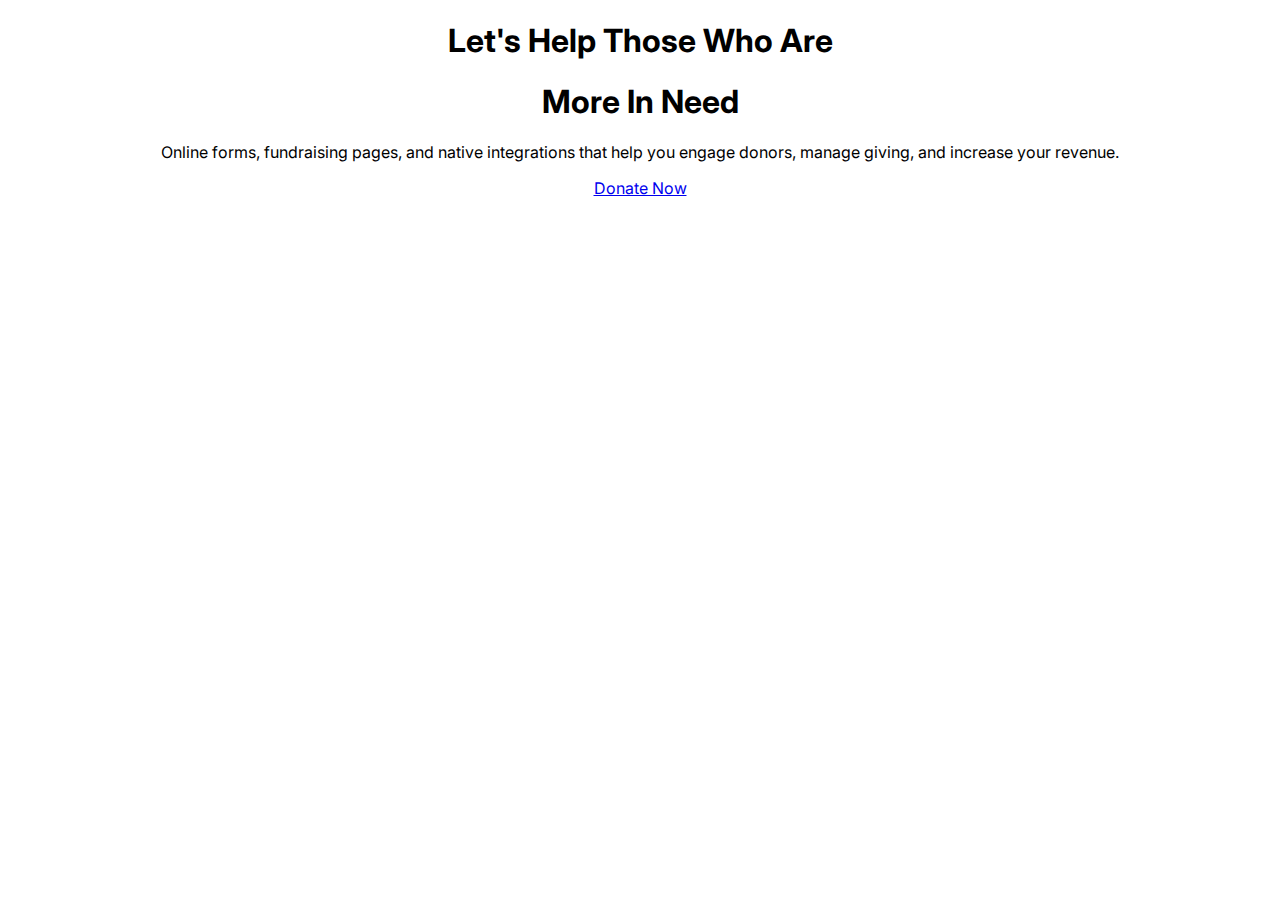
==== Assignment-1/index.html @ 466d0b1b "Assignment - 1 is started" ====
<!DOCTYPE html>
<html lang="en">

<head>
    <meta charset="UTF-8">
    <meta name="viewport" content="width=device-width, initial-scale=1.0">
    <link rel="preconnect" href="https://fonts.googleapis.com">
    <link rel="preconnect" href="https://fonts.gstatic.com" crossorigin>
    <link href="https://fonts.googleapis.com/css2?family=Abel&family=Inter&family=Montserrat:wght@700&display=swap"
        rel="stylesheet">
    <link rel="stylesheet" href="style.css">
    <title>Donate Today</title>
</head>

<body>
    <section class="first-section">
        <div>
            <h1>Let's Help Those Who Are</h1>
            <h1>More In Need</h1>
            <p>Online forms, fundraising pages, and native integrations that help you engage donors, manage giving, and
                increase your revenue.</p>
            <a target="_blank" href="https://donately.com/">Donate Now</a>
        </div>
    </section>
</body>

</html>
---- Assignment-1/style.css ----
body{
    font-family: Inter;
}
.first-section{
    text-align: center;
}
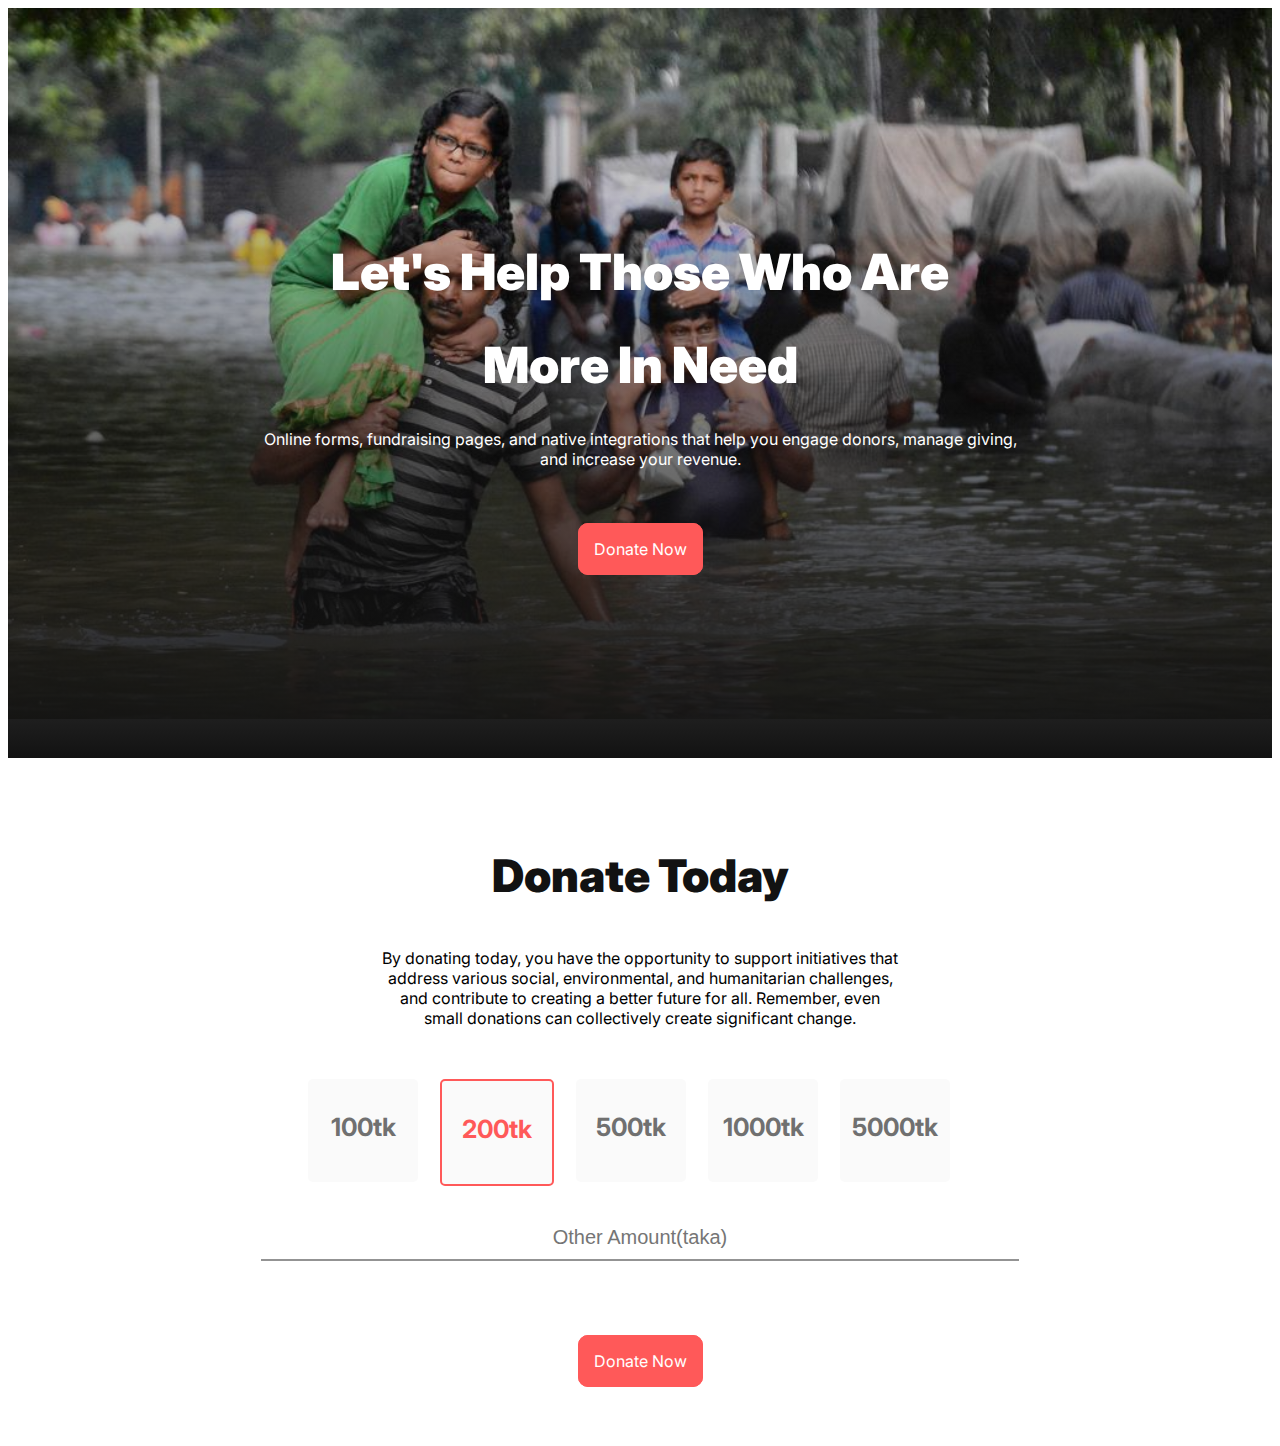
==== commit 33eaeb0e: "second section is done" ====
--- a/Assignment-1/index.html
+++ b/Assignment-1/index.html
@@ -22,6 +22,23 @@
             <a target="_blank" href="https://donately.com/">Donate Now</a>
         </div>
     </section>
+    <section class="second-section">
+        <div>
+            <h1>Donate Today</h1>
+            <p>By donating today, you have the opportunity to support initiatives that address various social,
+                environmental, and humanitarian challenges, and contribute to creating a better future for all.
+                Remember, even small donations can collectively create significant change.</p>
+            <div class="taka">
+                <div>100tk</div>
+                <div id="taka2">200tk</div>
+                <div>500tk</div>
+                <div>1000tk</div>
+                <div>5000tk</div>
+            </div>
+            <input type="text" placeholder="Other Amount(taka)"> <br>
+            <a target="_blank" href="https://donately.com/">Donate Now</a>
+        </div>
+    </section>
 </body>
 
 </html>--- a/Assignment-1/style.css
+++ b/Assignment-1/style.css
@@ -1,6 +1,89 @@
 body{
     font-family: Inter;
+    
 }
 .first-section{
+    background-image: 
+    linear-gradient(0deg, #121212 0%, rgba(18, 18, 18, 0.00) 100%),
+    url(images/donation4.jpg);
+    background-repeat: no-repeat;
+    background-size: 100%;
     text-align: center;
+    height: 350px;
+    padding: 200px 250px 200px 250px ;
+    color: white;
+}
+.first-section h1{
+    font-size: 50px;
+    font-weight: 900;
+}
+.first-section p{
+    margin-bottom: 70px;
+}
+.first-section a{
+    text-decoration: none;
+    border: 1px solid #FF5959;
+    background-color: #FF5959;
+    padding: 15px 15px;
+    border-radius: 10px;
+    color: white;
+}
+
+.second-section{
+    text-align: center;
+    height: 650px;
+    width: 100%;
+}
+.second-section h1{
+    color: #121212;
+    text-align: center;
+    font-family: Inter;
+    font-size: 45px;
+    font-weight: 900;
+    line-height: normal;
+    padding-top: 60px;
+}
+.second-section p{
+    padding: 15px 374px;
+    text-align: center;
+}
+.taka{
+    display: flex;
+    padding: 20px 300px 30px 300px;
+}
+.taka div{
+    width: 120px;
+    height: 70px;
+    border-radius: 5px;
+    background: #FAFAFA;
+    margin-right: 22px;
+    text-align: center;
+    color: #707070;
+    font-size: 25px;
+    font-style: normal;
+    font-weight: 700;
+    line-height: normal;
+    padding-top: 33px;
+}
+#taka2{
+    border: 2px solid #FF5959;
+    color: #FF5959;
+}
+.second-section input{
+    text-align: center;
+    font-size: 20px;
+    padding: 10px 0px;
+    width: 60%;
+    box-sizing: border-box;
+    border: none;
+    border-bottom: 2px solid rgba(0, 0, 0, 0.425);
+    margin-bottom: 90px;
+}
+.second-section a{
+    text-decoration: none;
+    border: 1px solid #FF5959;
+    background-color: #FF5959;
+    padding: 15px 15px;
+    border-radius: 10px;
+    color: white;
 }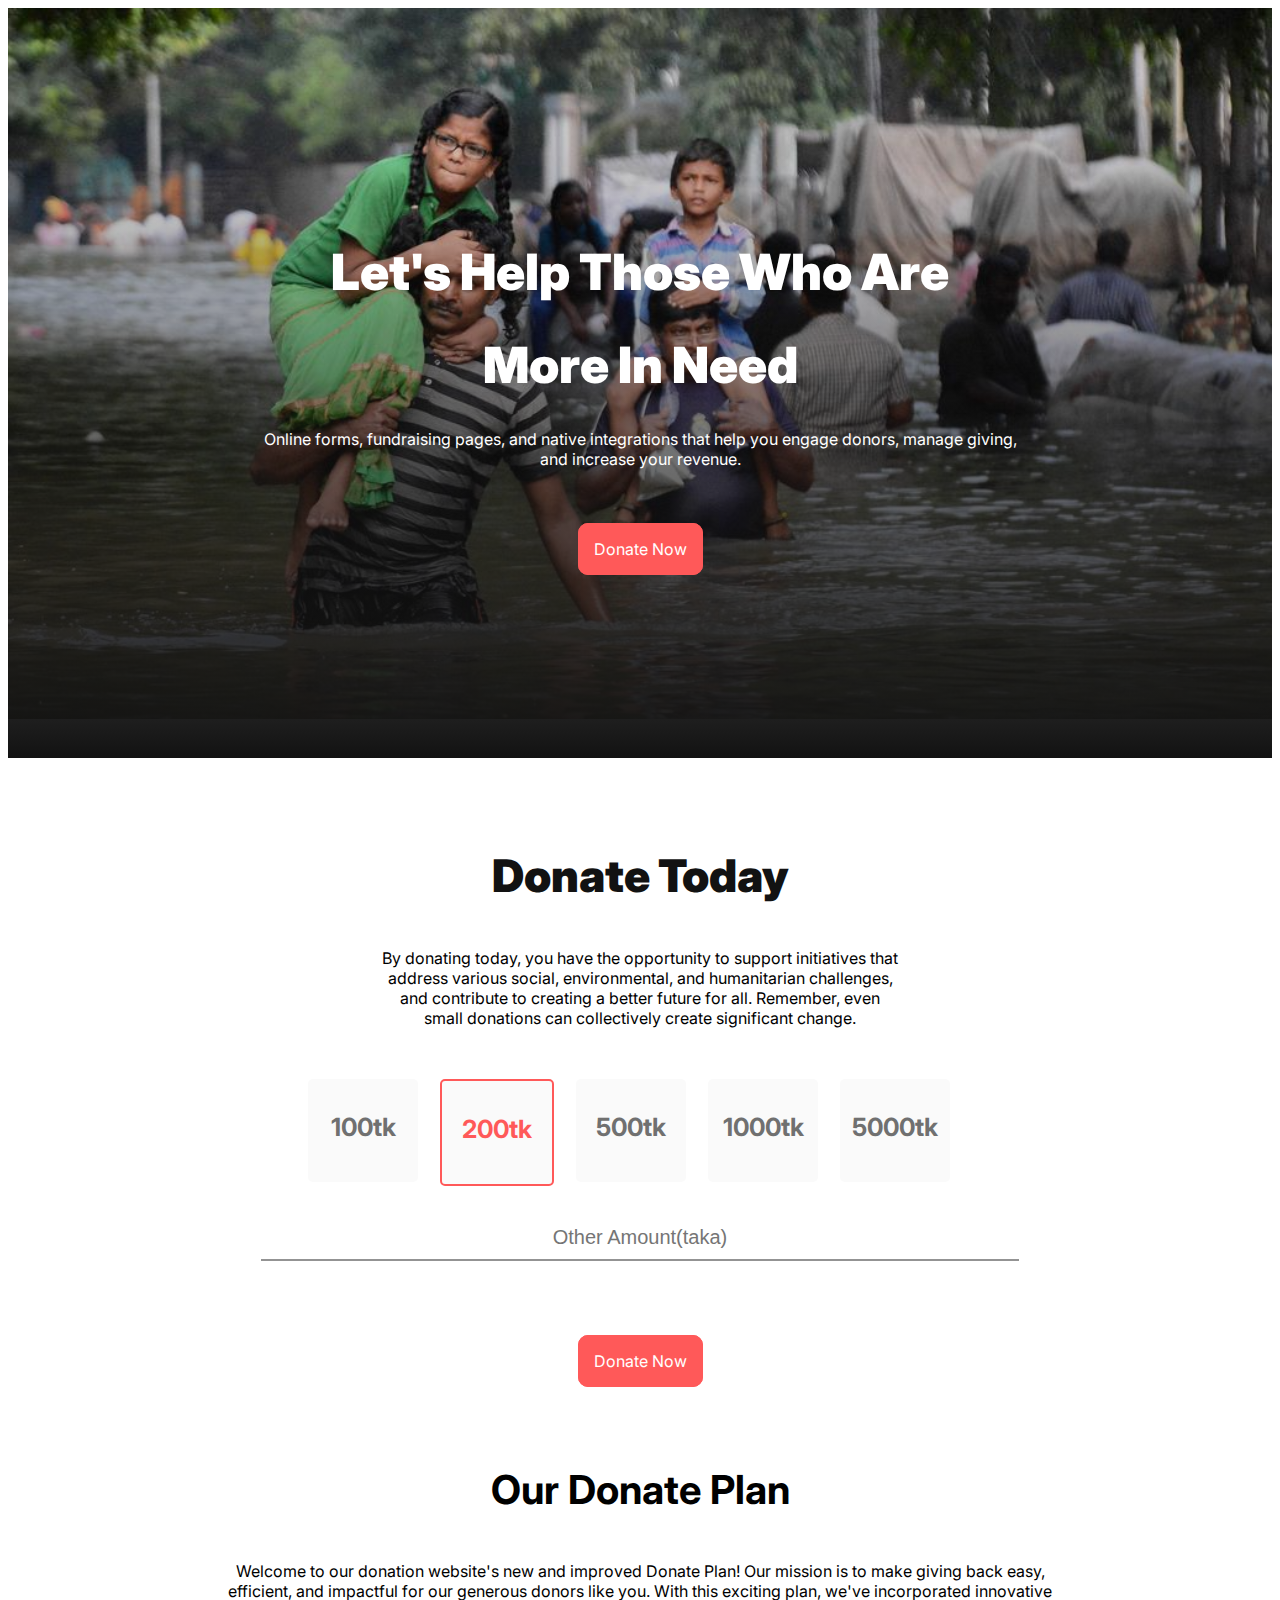
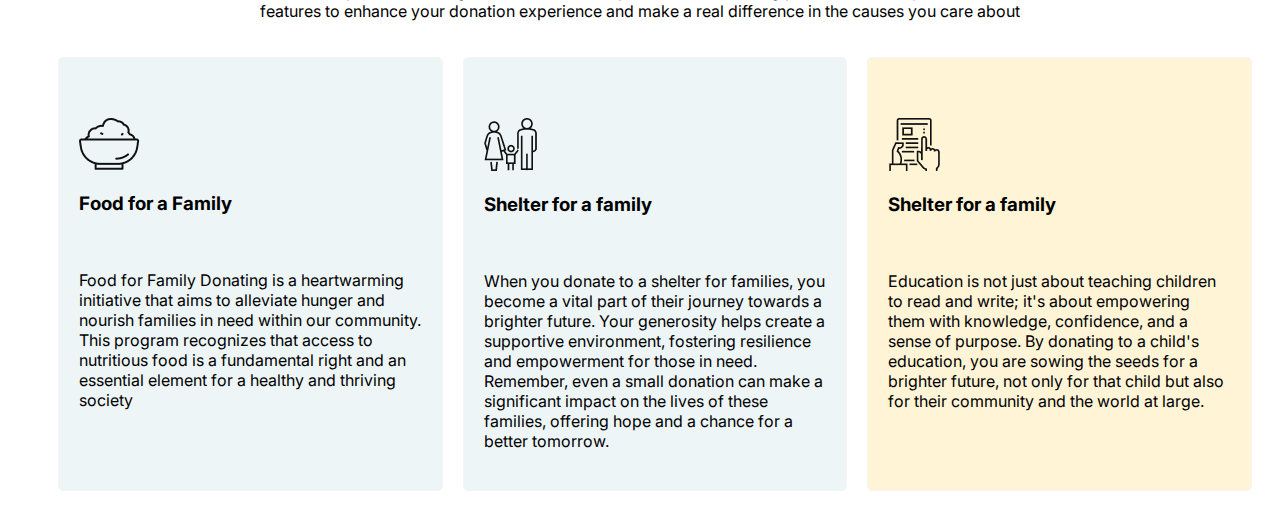
==== commit 3cf054ea: "third section is done" ====
--- a/Assignment-1/index.html
+++ b/Assignment-1/index.html
@@ -39,6 +39,39 @@
             <a target="_blank" href="https://donately.com/">Donate Now</a>
         </div>
     </section>
+    <section class="third-section">
+        <h1>Our Donate Plan</h1>
+        <p class="head-p">Welcome to our donation website's new and improved Donate Plan! Our mission is to make giving
+            back easy,
+            efficient, and impactful for our generous donors like you. With this exciting plan, we've incorporated
+            innovative features to enhance your donation experience and make a real difference in the causes you care
+            about</p>
+        <div class="all-div3">
+            <div>
+                <img src="icons/food.png" alt="image can't found"> <br>
+                <h3>Food for a Family</h3> <br>
+                <p>Food for Family Donating is a heartwarming initiative that aims to alleviate hunger and nourish
+                    families in need within our community. This program recognizes that access to nutritious food is a
+                    fundamental right and an essential element for a healthy and thriving society</p>
+            </div>
+            <div>
+                <img src="icons/shelter.png" alt="image can't found"> <br>
+                <h3>Shelter for a family</h3> <br>
+                <p>When you donate to a shelter for families, you become a vital part of their journey towards a
+                    brighter future. Your generosity helps create a supportive environment, fostering resilience and
+                    empowerment for those in need. Remember, even a small donation can make a significant impact on the
+                    lives of these families, offering hope and a chance for a better tomorrow.</p>
+            </div>
+            <div id="third-div3">
+                <img src="icons/Frame-1.png" alt="image can't found"> <br>
+                <h3>Shelter for a family</h3> <br>
+                <p>Education is not just about teaching children to read and write; it's about empowering them with
+                    knowledge, confidence, and a sense of purpose. By donating to a child's education, you are sowing
+                    the seeds for a brighter future, not only for that child but also for their community and the world
+                    at large.</p>
+            </div>
+        </div>
+    </section>
 </body>
 
 </html>--- a/Assignment-1/style.css
+++ b/Assignment-1/style.css
@@ -86,4 +86,37 @@
     padding: 15px 15px;
     border-radius: 10px;
     color: white;
+}
+.third-section{
+    text-align: left;
+    margin-bottom: 30px;
+}
+.third-section h1{
+    font-size: 40px;
+    text-align: center;
+}
+.head-p{
+    padding: 20px 200px;
+    text-align: center;
+}
+.all-div3{
+    display: flex;
+    margin-left: 50px;
+}
+.all-div3 div{
+    flex-direction: row;
+    height: 352px;
+    width: 360px;
+    border: 1px solid whitesmoke;
+    border-radius: 5px;
+    background: rgba(79, 157, 166, 0.10);
+    margin-right: 20px;
+    padding: 20px;
+    padding-top: 60px;
+}
+.all-div3 div p{
+    margin-bottom: 500px;
+}
+#third-div3{
+    background-color: #FFF4D6;
 }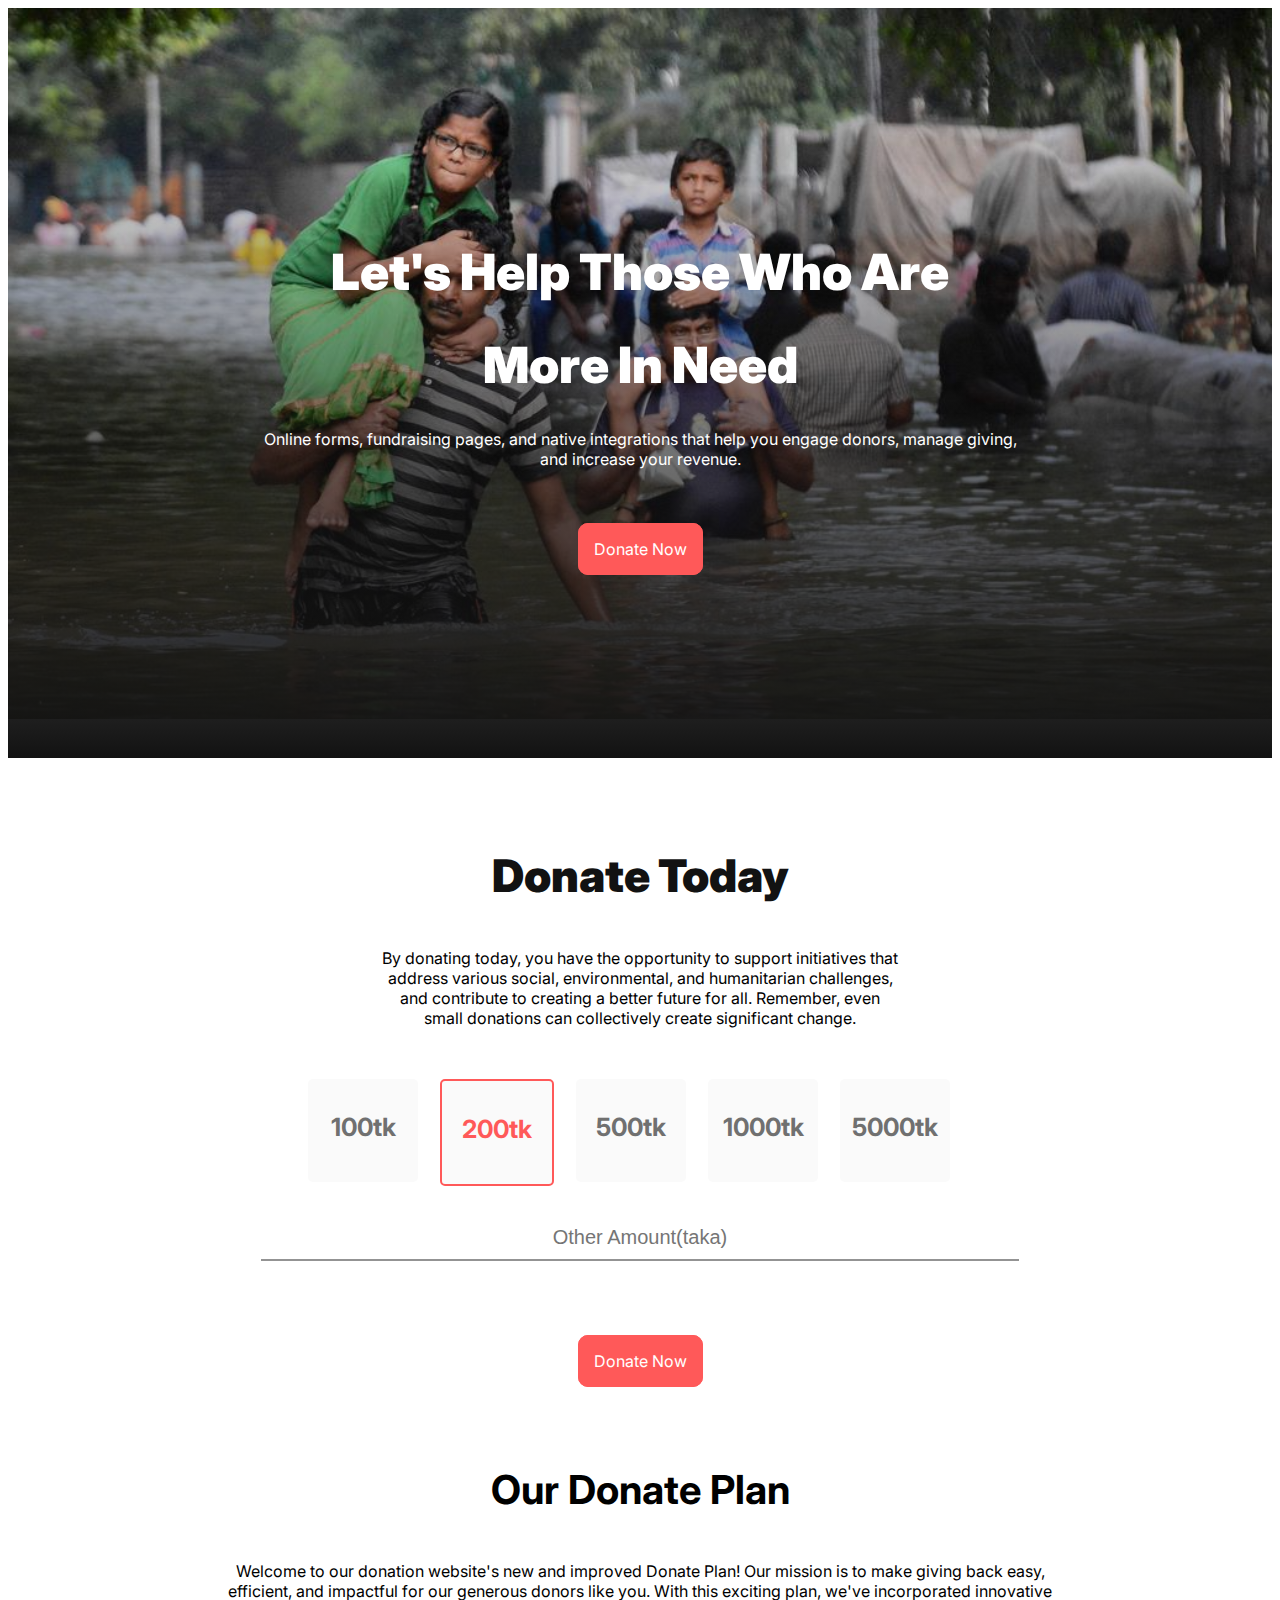
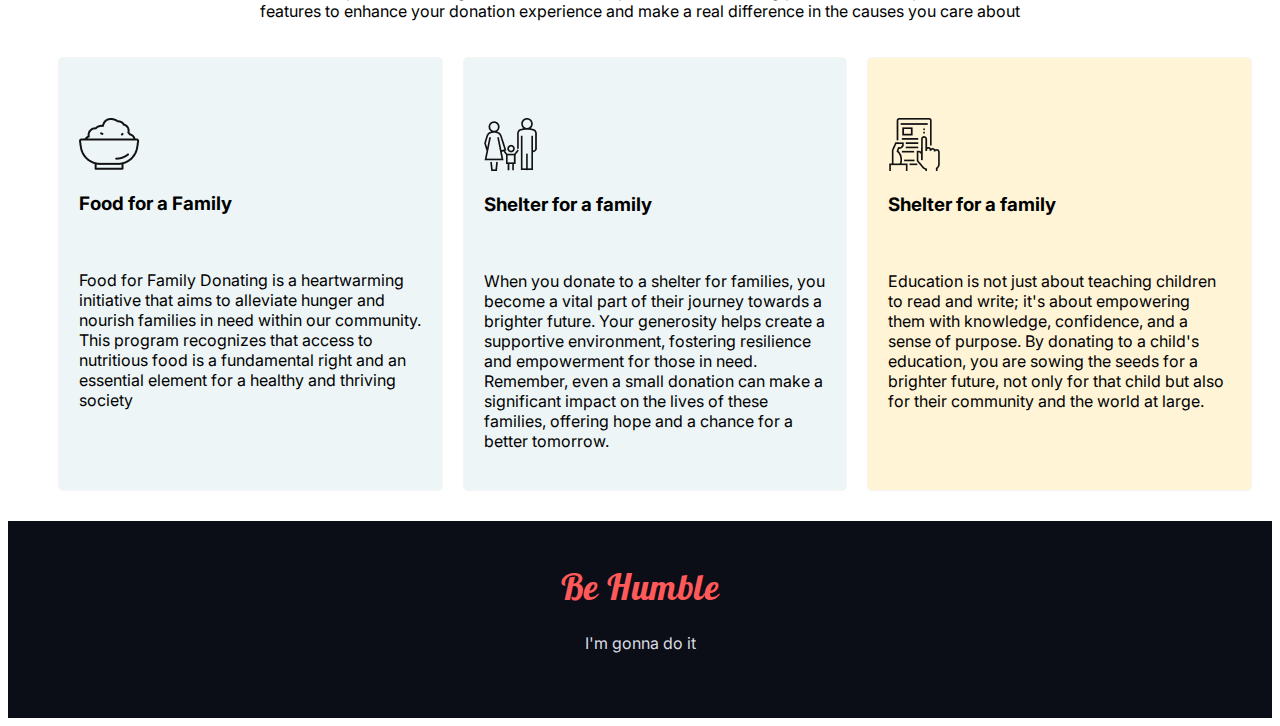
==== commit 2a6125fe: "Footer is done" ====
--- a/Assignment-1/index.html
+++ b/Assignment-1/index.html
@@ -7,6 +7,9 @@
     <link rel="preconnect" href="https://fonts.googleapis.com">
     <link rel="preconnect" href="https://fonts.gstatic.com" crossorigin>
     <link href="https://fonts.googleapis.com/css2?family=Abel&family=Inter&family=Montserrat:wght@700&display=swap"
+        rel="stylesheet">
+    <link
+        href="https://fonts.googleapis.com/css2?family=Abel&family=Inter&family=Lobster&family=Montserrat:wght@700&display=swap"
         rel="stylesheet">
     <link rel="stylesheet" href="style.css">
     <title>Donate Today</title>
@@ -73,5 +76,9 @@
         </div>
     </section>
 </body>
+<footer>
+    <h1>Be Humble</h1>
+    <p>I'm gonna do it</p>
+</footer>
 
 </html>--- a/Assignment-1/style.css
+++ b/Assignment-1/style.css
@@ -119,4 +119,22 @@
 }
 #third-div3{
     background-color: #FFF4D6;
+}
+footer{
+height: 177px;
+text-align: center;
+background-color: var(--default-black, #0B0D17);
+padding-top: 20px;
+}
+footer h1{
+    color: #FF5959;
+    font-family: Lobster;
+    font-size: 36px;
+    font-style: normal;
+    font-weight: 400;
+    line-height: 44px; /* 122.222% */
+    letter-spacing: 0.5px;
+}
+footer p{
+    color: #D9DBE1;
 }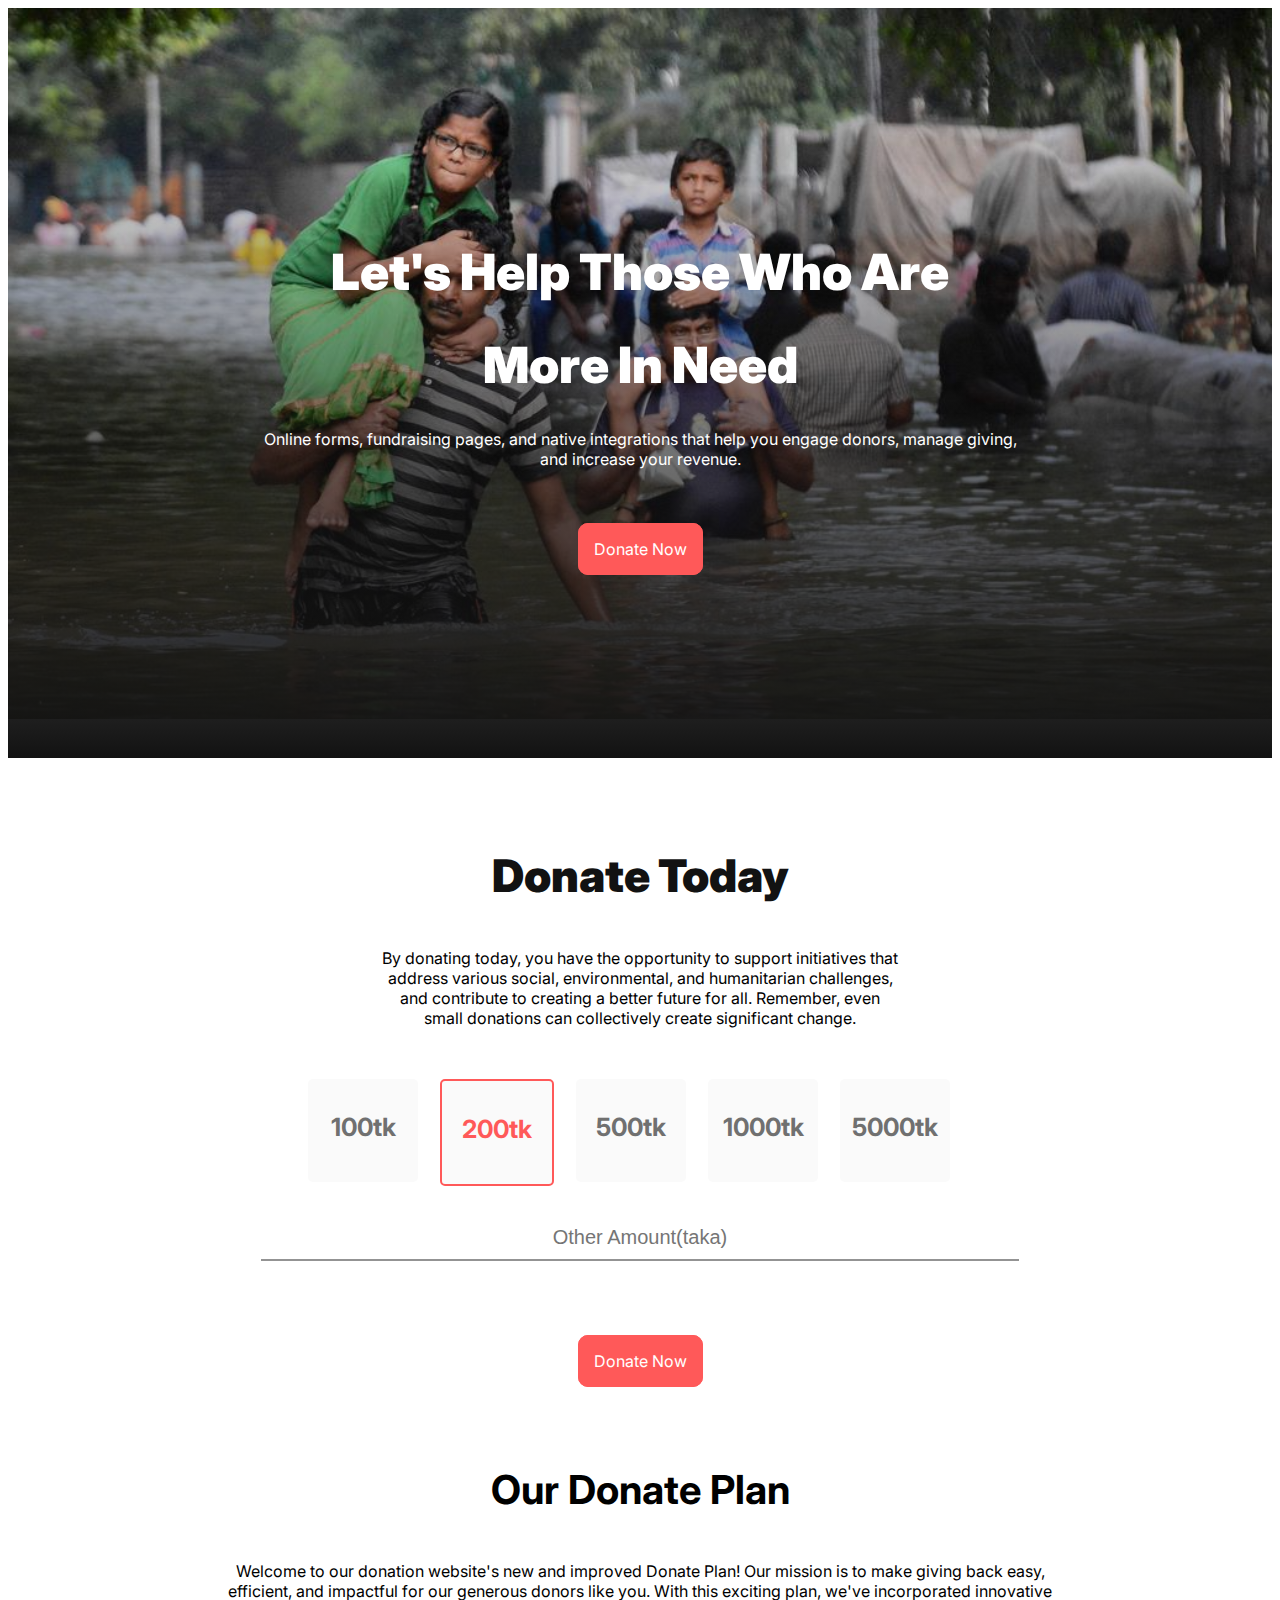
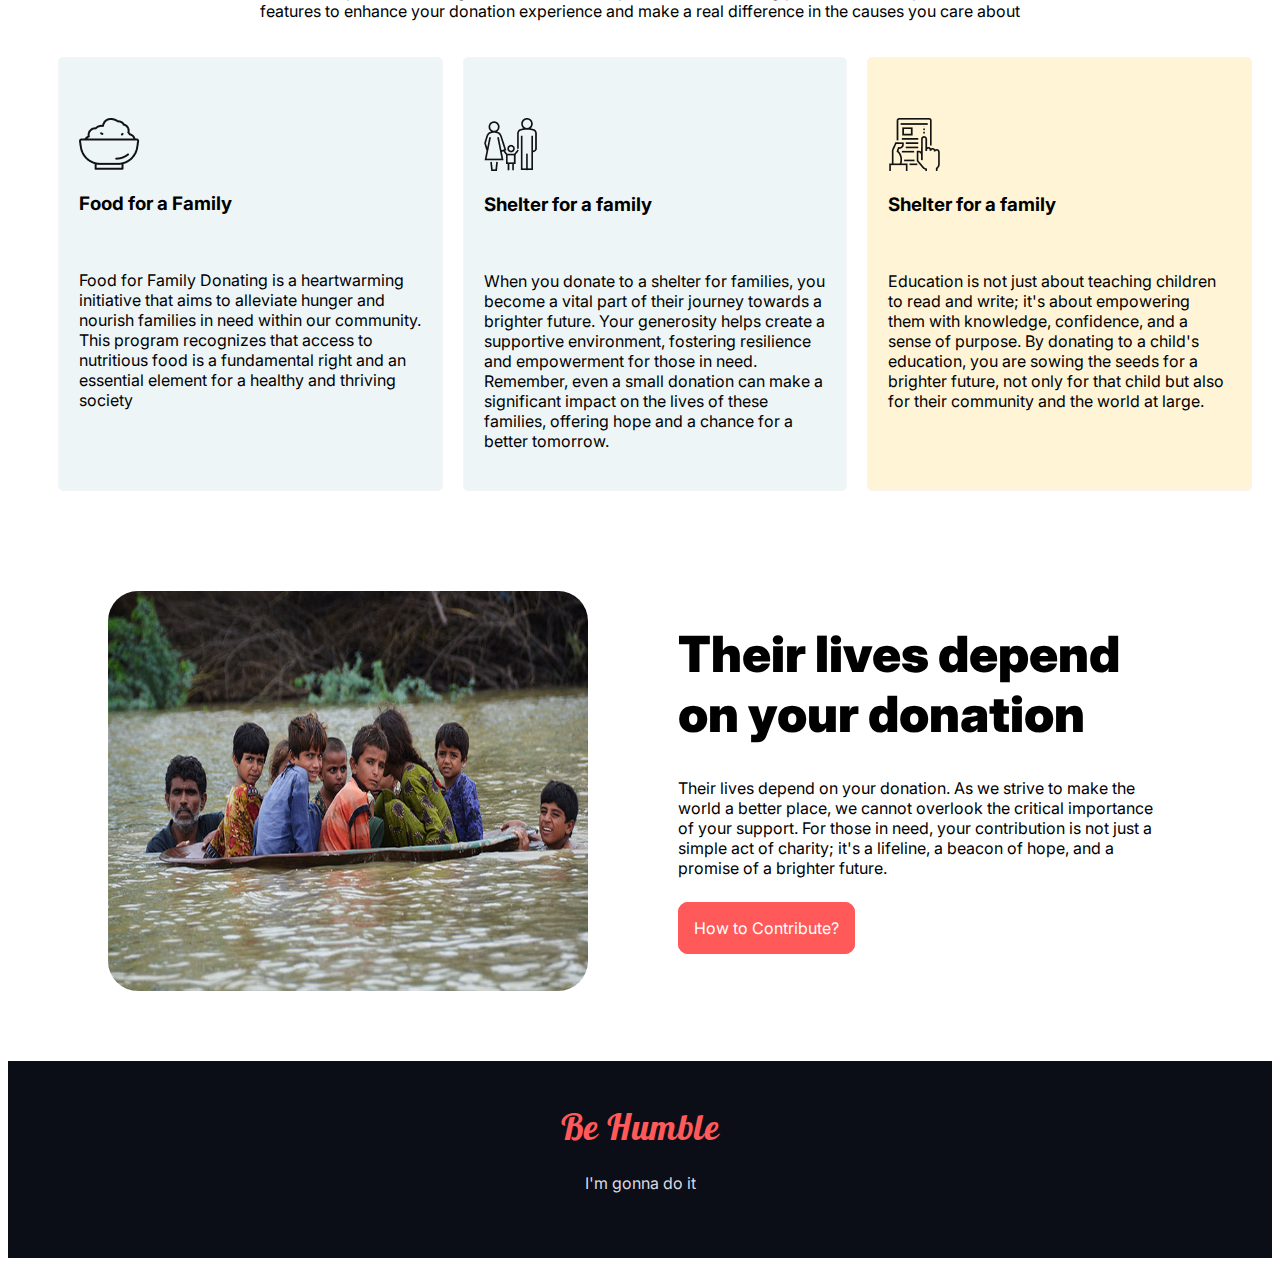
==== commit a7a13e79: "Fourth section is done" ====
--- a/Assignment-1/index.html
+++ b/Assignment-1/index.html
@@ -75,6 +75,16 @@
             </div>
         </div>
     </section>
+    <section class="fourth-section">
+        <img src="images/donation-10.jpg" alt="image can't found">
+        <div>
+            <h1>Their lives depend on your donation</h1>
+            <p>Their lives depend on your donation. As we strive to make the world a better place, we cannot overlook
+                the critical importance of your support. For those in need, your contribution is not just a simple act
+                of charity; it's a lifeline, a beacon of hope, and a promise of a brighter future.</p>
+            <a target="_blank" href="https://donately.com/">How to Contribute?</a>
+        </div>
+    </section>
 </body>
 <footer>
     <h1>Be Humble</h1>
--- a/Assignment-1/style.css
+++ b/Assignment-1/style.css
@@ -120,6 +120,35 @@
 #third-div3{
     background-color: #FFF4D6;
 }
+.fourth-section{
+    display: flex;
+    padding: 70px 100px;
+}
+.fourth-section h1{
+    font-size: 50px;
+    font-weight: 900;
+}
+.fourth-section p{
+    margin-bottom: 40px;
+}
+.fourth-section img{
+    width: 50%;
+    width: 480px;
+    height: 400px;
+    border-radius: 30px;
+}
+.fourth-section div{
+    width: 50%;
+    padding-left: 90px;
+}
+.fourth-section a{
+    text-decoration: none;
+    border: 1px solid #FF5959;
+    background-color: #FF5959;
+    padding: 15px 15px;
+    border-radius: 10px;
+    color: white;
+}
 footer{
 height: 177px;
 text-align: center;
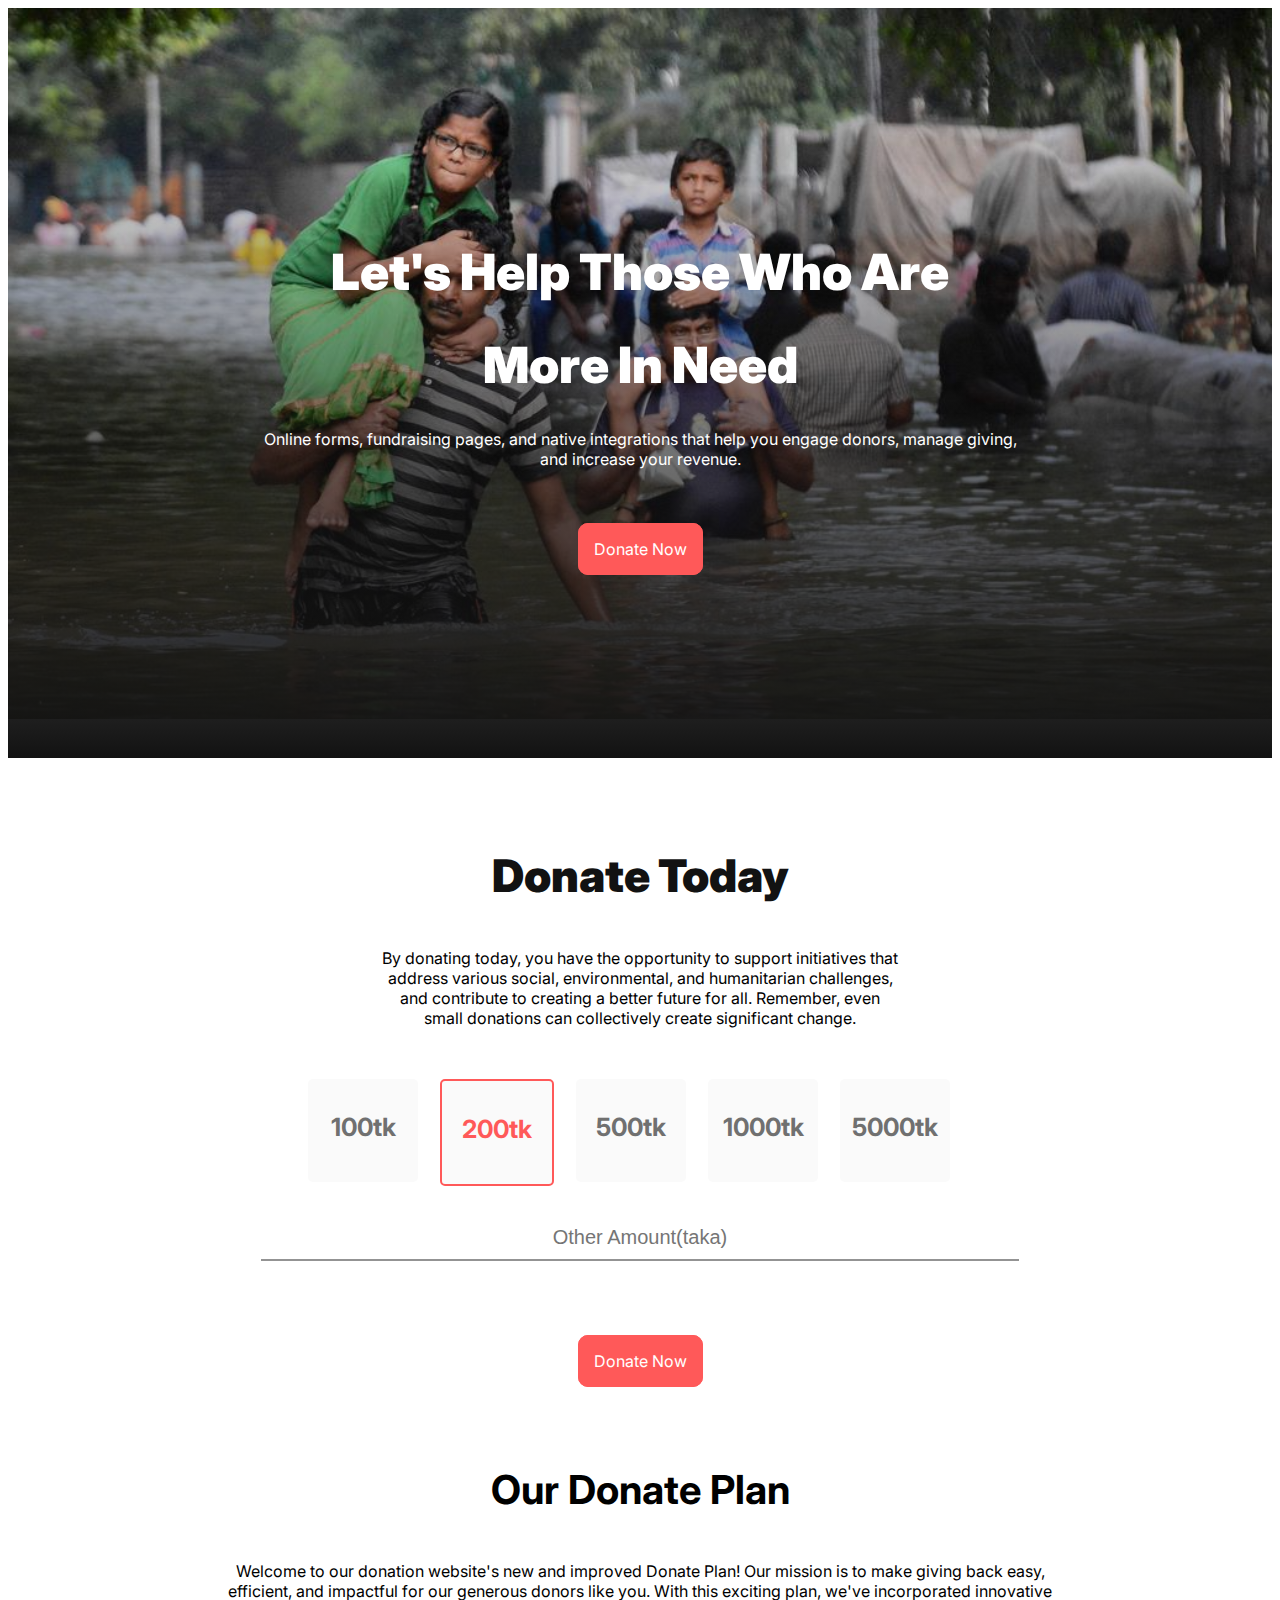
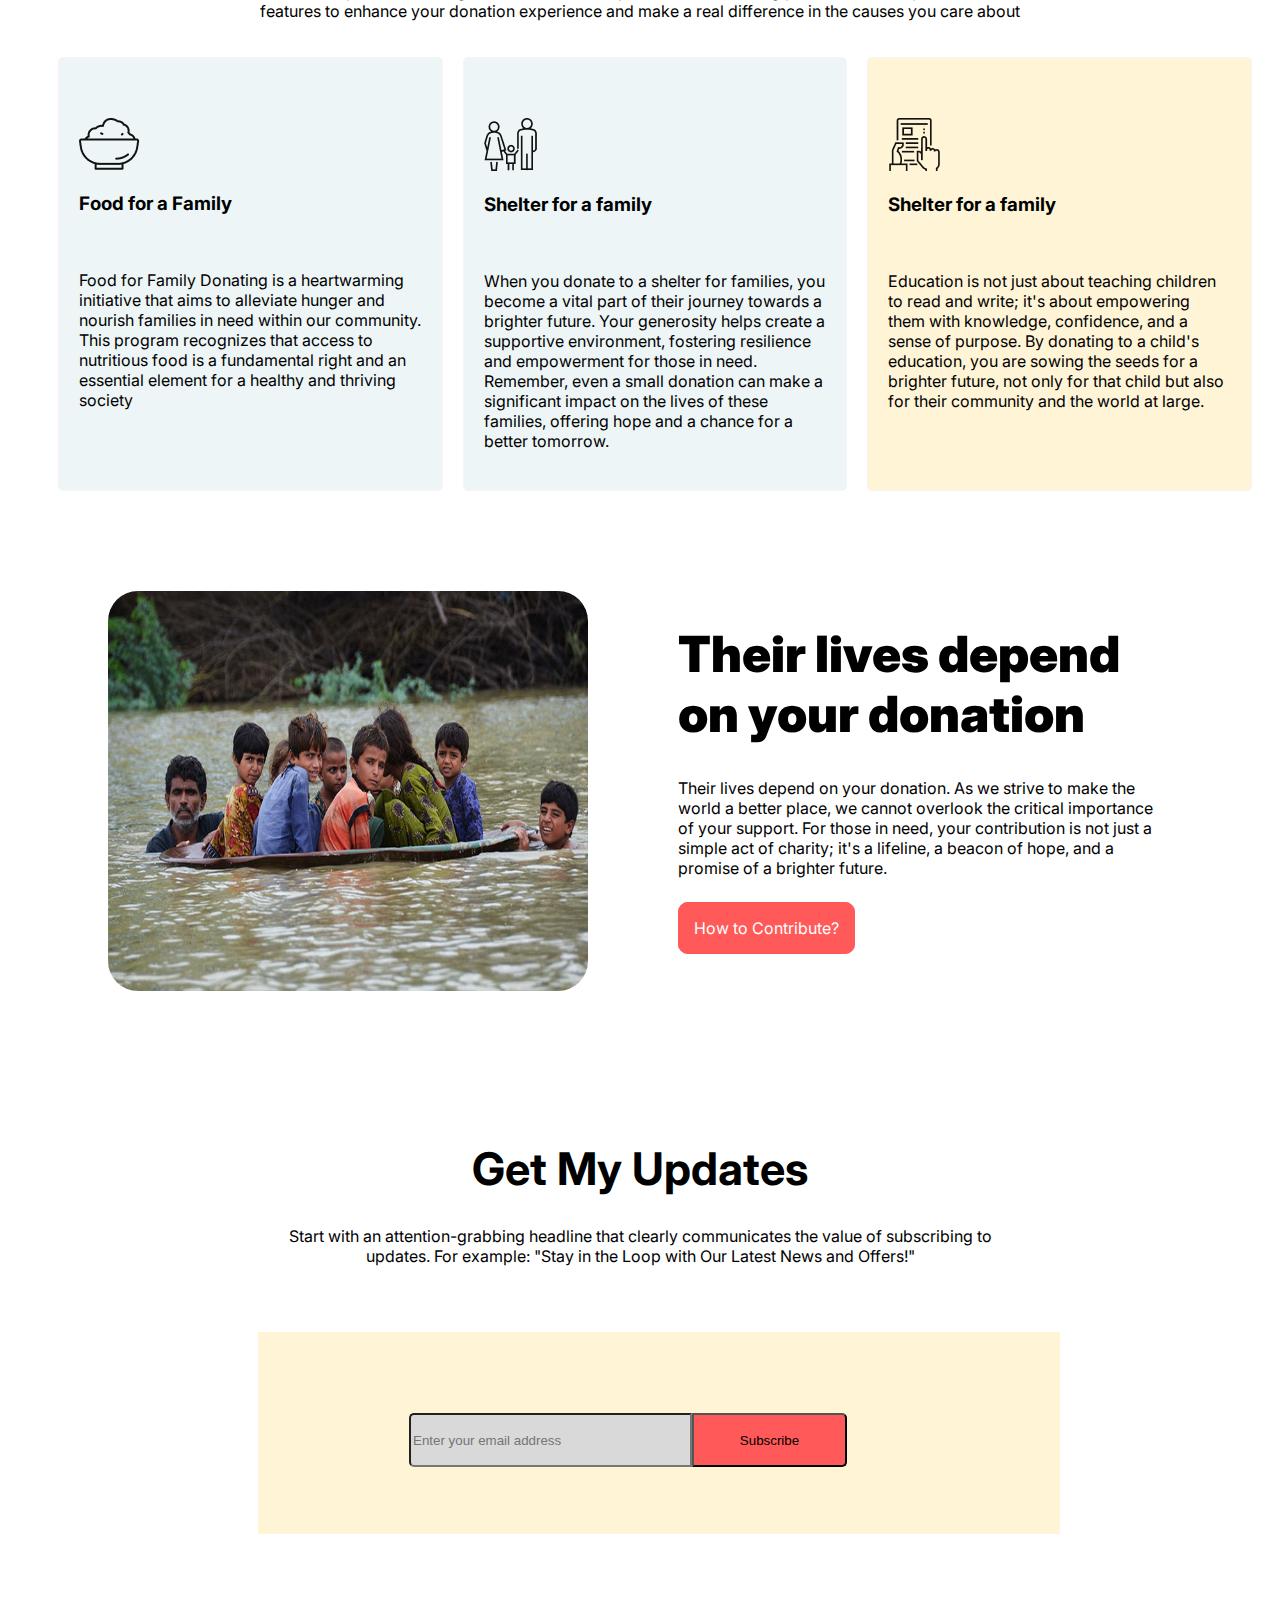
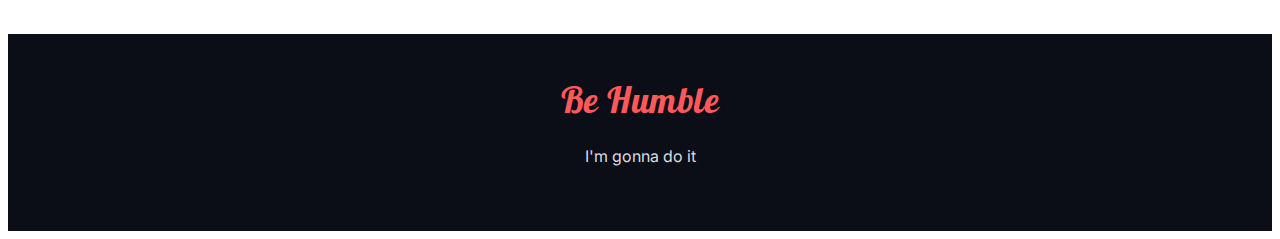
==== commit 72ad1345: "Get my updates part is done" ====
--- a/Assignment-1/index.html
+++ b/Assignment-1/index.html
@@ -85,6 +85,17 @@
             <a target="_blank" href="https://donately.com/">How to Contribute?</a>
         </div>
     </section>
+    <section>
+        <div class="updates">
+            <h1>Get My Updates</h1>
+            <p>Start with an attention-grabbing headline that clearly communicates the value of subscribing to updates.
+                For example: "Stay in the Loop with Our Latest News and Offers!"</p>
+        </div>
+        <div class="subscription">
+            <input type="email" name="" placeholder="Enter your email address" id="">
+            <button>Subscribe</button>
+        </div>
+    </section>
 </body>
 <footer>
     <h1>Be Humble</h1>
--- a/Assignment-1/style.css
+++ b/Assignment-1/style.css
@@ -164,6 +164,39 @@
     line-height: 44px; /* 122.222% */
     letter-spacing: 0.5px;
 }
+.subscription{
+    display: flex;
+    border: 1px solid #FFF4D6;
+    background: #FFF4D6;
+    text-align: center;
+    height: 200px;
+    width: 800px;
+    margin-left: 250px;
+    margin-bottom: 100px;
+}
+.subscription input{
+    margin-top: 80px;
+    margin-left: 150px;
+    height: 48px;
+    width: 275px;
+    border-radius: 5px 0px 0px 5px;
+    background: #D9D9D9;
+}
+.subscription button{
+    margin-top: 80px;
+    height: 54px;
+    width: 155px;
+    border-radius: 0px 5px 5px 0px;
+    background: #FF5959;
+}
+.updates{
+    text-align: center;
+    padding: 50px 250px;
+}
+.updates h1{
+    font-size: 45px;
+    font-weight: 700;
+}
 footer p{
     color: #D9DBE1;
 }